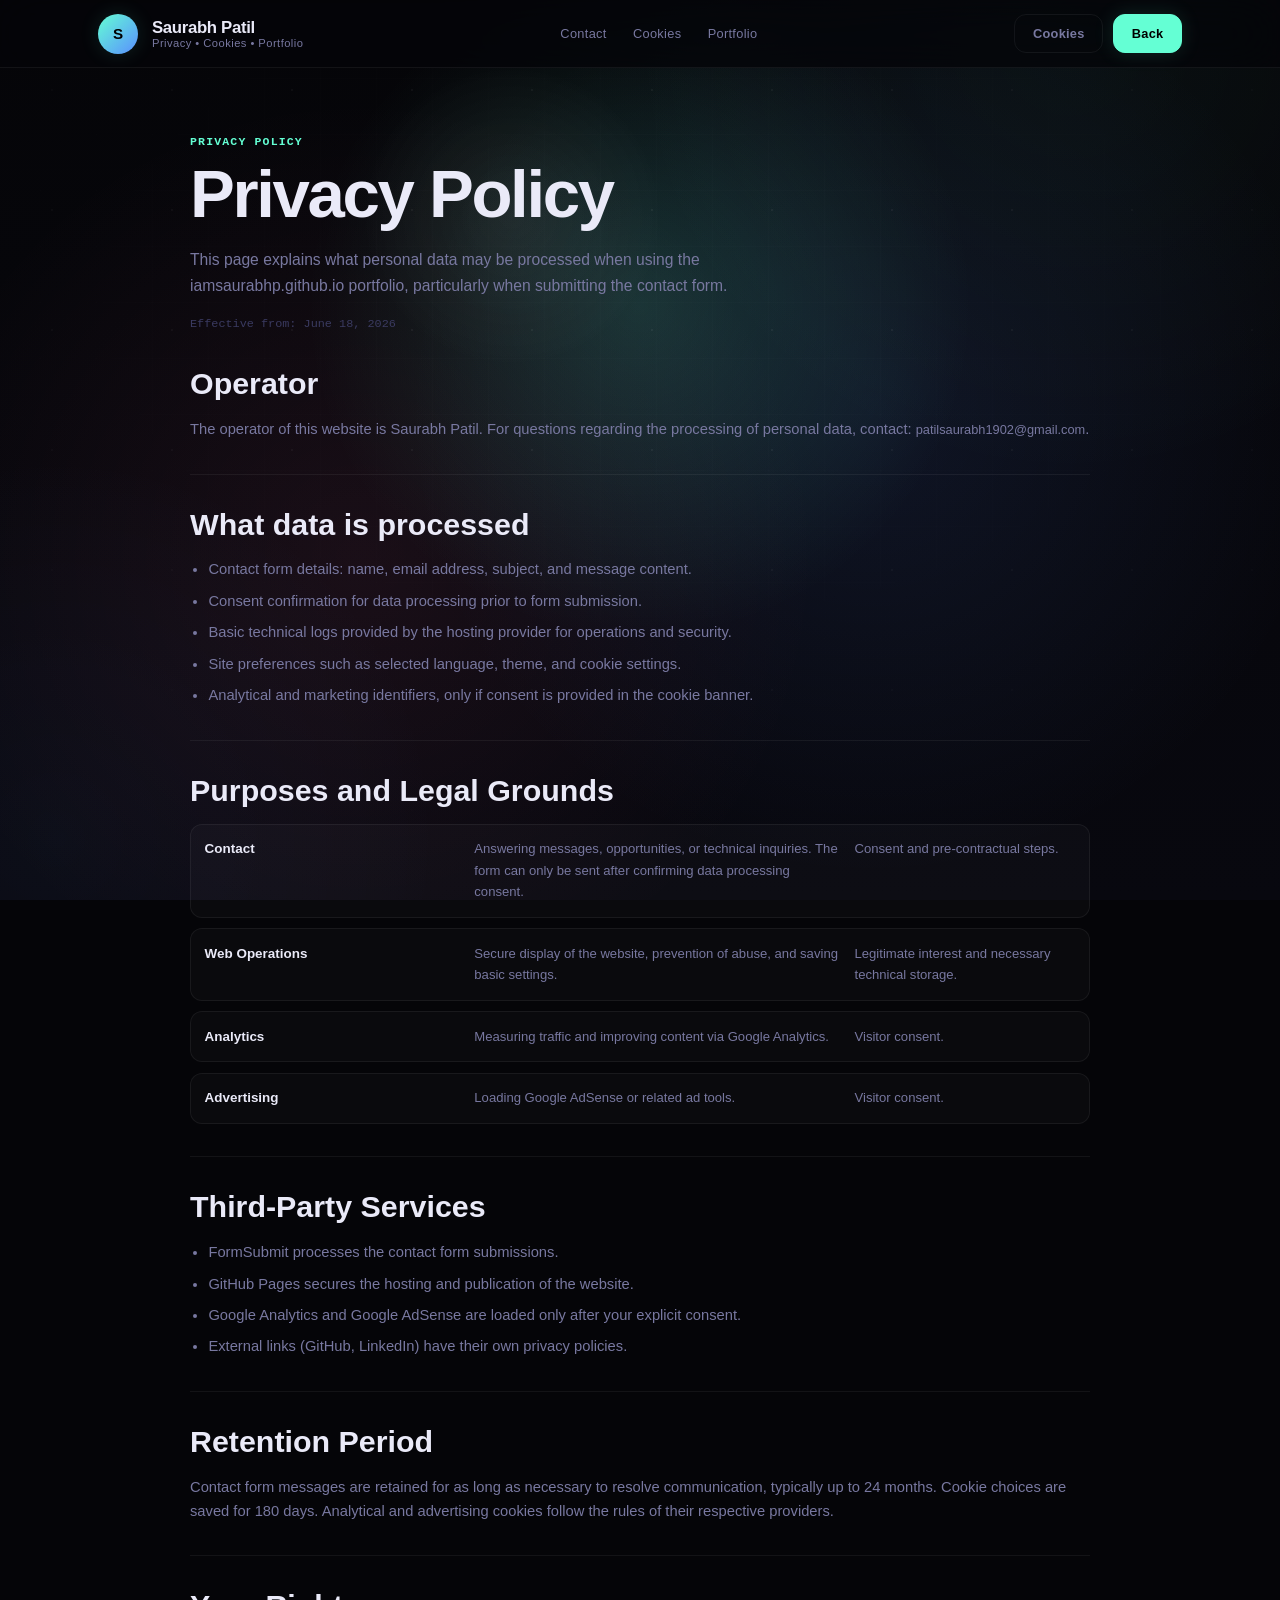
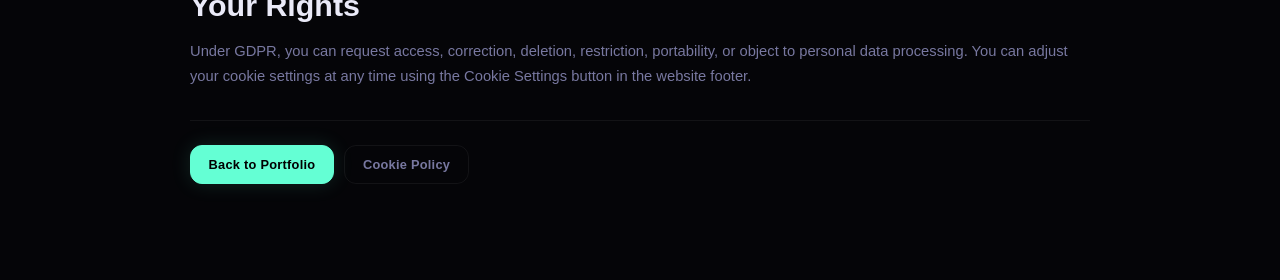
==== privacy.html @ 79320ed7 "Migrate portfolio URLs to new username" ====
<!doctype html>
<html lang="en" data-theme="dark">
<head>
  <meta charset="utf-8" />
  <meta name="viewport" content="width=device-width, initial-scale=1" />
  <title>Privacy Policy | Saurabh Patil</title>
  <meta name="description" content="Information about personal data processing on iamsaurabhp.github.io, including contact forms, analytics, and cookies." />
  <meta name="robots" content="index, follow" />
  <link rel="canonical" href="https://iamsaurabhp.github.io/privacy.html" />
  <link rel="icon" type="image/svg+xml" href="favicon.svg">
  <link rel="stylesheet" href="style.css">
</head>

<body>
  <div class="site-backdrop" aria-hidden="true"></div>
  <header class="topbar" role="banner">
    <div class="wrap topbar-inner">
      <a class="brand" href="index.html#content" aria-label="Saurabh Patil portfolio">
        <div class="avatar" aria-hidden="true">S</div>
        <div class="brand-text">
          <div class="name">Saurabh Patil</div>
          <div class="role">Privacy • Cookies • Portfolio</div>
        </div>
      </a>

      <nav class="nav" aria-label="Legal Navigation">
        <a href="index.html#contact">Contact</a>
        <a href="cookies.html">Cookies</a>
        <a href="index.html">Portfolio</a>
      </nav>

      <div class="actions">
        <a class="btn ghost" href="cookies.html">Cookies</a>
        <a class="btn" href="index.html">Back</a>
      </div>
    </div>
  </header>

  <main class="legal-main">
    <div class="wrap">
      <article class="legal-doc">
        <p class="legal-eyebrow">Privacy policy</p>
        <h1>Privacy Policy</h1>
        <p class="legal-lead">
          This page explains what personal data may be processed when using the iamsaurabhp.github.io portfolio, particularly when submitting the contact form.
        </p>
        <p class="legal-meta">Effective from: June 18, 2026</p>

        <section class="legal-section">
          <h2>Operator</h2>
          <p>
            The operator of this website is Saurabh Patil. For questions regarding the processing of personal data, contact: <a class="link" href="mailto:patilsaurabh1902@gmail.com">patilsaurabh1902@gmail.com</a>.
          </p>
        </section>

        <section class="legal-section">
          <h2>What data is processed</h2>
          <ul>
            <li>Contact form details: name, email address, subject, and message content.</li>
            <li>Consent confirmation for data processing prior to form submission.</li>
            <li>Basic technical logs provided by the hosting provider for operations and security.</li>
            <li>Site preferences such as selected language, theme, and cookie settings.</li>
            <li>Analytical and marketing identifiers, only if consent is provided in the cookie banner.</li>
          </ul>
        </section>

        <section class="legal-section">
          <h2>Purposes and Legal Grounds</h2>
          <div class="legal-table">
            <div class="legal-row">
              <strong>Contact</strong>
              <span>Answering messages, opportunities, or technical inquiries. The form can only be sent after confirming data processing consent.</span>
              <span>Consent and pre-contractual steps.</span>
            </div>
            <div class="legal-row">
              <strong>Web Operations</strong>
              <span>Secure display of the website, prevention of abuse, and saving basic settings.</span>
              <span>Legitimate interest and necessary technical storage.</span>
            </div>
            <div class="legal-row">
              <strong>Analytics</strong>
              <span>Measuring traffic and improving content via Google Analytics.</span>
              <span>Visitor consent.</span>
            </div>
            <div class="legal-row">
              <strong>Advertising</strong>
              <span>Loading Google AdSense or related ad tools.</span>
              <span>Visitor consent.</span>
            </div>
          </div>
        </section>

        <section class="legal-section">
          <h2>Third-Party Services</h2>
          <ul>
            <li>FormSubmit processes the contact form submissions.</li>
            <li>GitHub Pages secures the hosting and publication of the website.</li>
            <li>Google Analytics and Google AdSense are loaded only after your explicit consent.</li>
            <li>External links (GitHub, LinkedIn) have their own privacy policies.</li>
          </ul>
        </section>

        <section class="legal-section">
          <h2>Retention Period</h2>
          <p>
            Contact form messages are retained for as long as necessary to resolve communication, typically up to 24 months. Cookie choices are saved for 180 days. Analytical and advertising cookies follow the rules of their respective providers.
          </p>
        </section>

        <section class="legal-section">
          <h2>Your Rights</h2>
          <p>
            Under GDPR, you can request access, correction, deletion, restriction, portability, or object to personal data processing. You can adjust your cookie settings at any time using the Cookie Settings button in the website footer.
          </p>
        </section>

        <div class="legal-actions">
          <a class="btn" href="index.html">Back to Portfolio</a>
          <a class="btn ghost" href="cookies.html">Cookie Policy</a>
        </div>
      </article>
    </div>
  </main>
</body>
</html>
---- style.css ----
@font-face {
  font-family: 'DM Sans';
  font-style: normal;
  font-weight: 400 600;
  font-display: swap;
  src: url('assets/fonts/dm-sans-latin-ext.woff2') format('woff2');
  unicode-range: U+0100-02BA, U+02BD-02C5, U+02C7-02CC, U+02CE-02D7, U+02DD-02FF, U+0304, U+0308, U+0329, U+1D00-1DBF, U+1E00-1E9F, U+1EF2-1EFF, U+2020, U+20A0-20AB, U+20AD-20C0, U+2113, U+2C60-2C7F, U+A720-A7FF;
}

@font-face {
  font-family: 'DM Sans';
  font-style: normal;
  font-weight: 400 600;
  font-display: swap;
  src: url('assets/fonts/dm-sans-latin.woff2') format('woff2');
  unicode-range: U+0000-00FF, U+0131, U+0152-0153, U+02BB-02BC, U+02C6, U+02DA, U+02DC, U+0304, U+0308, U+0329, U+2000-206F, U+20AC, U+2122, U+2191, U+2193, U+2212, U+2215, U+FEFF, U+FFFD;
}

@font-face {
  font-family: 'Space Mono';
  font-style: normal;
  font-weight: 400;
  font-display: swap;
  src: url('assets/fonts/space-mono-400-latin-ext.woff2') format('woff2');
  unicode-range: U+0100-02BA, U+02BD-02C5, U+02C7-02CC, U+02CE-02D7, U+02DD-02FF, U+0304, U+0308, U+0329, U+1D00-1DBF, U+1E00-1E9F, U+1EF2-1EFF, U+2020, U+20A0-20AB, U+20AD-20C0, U+2113, U+2C60-2C7F, U+A720-A7FF;
}

@font-face {
  font-family: 'Space Mono';
  font-style: normal;
  font-weight: 400;
  font-display: swap;
  src: url('assets/fonts/space-mono-400-latin.woff2') format('woff2');
  unicode-range: U+0000-00FF, U+0131, U+0152-0153, U+02BB-02BC, U+02C6, U+02DA, U+02DC, U+0304, U+0308, U+0329, U+2000-206F, U+20AC, U+2122, U+2191, U+2193, U+2212, U+2215, U+FEFF, U+FFFD;
}

@font-face {
  font-family: 'Space Mono';
  font-style: normal;
  font-weight: 700;
  font-display: swap;
  src: url('assets/fonts/space-mono-700-latin-ext.woff2') format('woff2');
  unicode-range: U+0100-02BA, U+02BD-02C5, U+02C7-02CC, U+02CE-02D7, U+02DD-02FF, U+0304, U+0308, U+0329, U+1D00-1DBF, U+1E00-1E9F, U+1EF2-1EFF, U+2020, U+20A0-20AB, U+20AD-20C0, U+2113, U+2C60-2C7F, U+A720-A7FF;
}

@font-face {
  font-family: 'Space Mono';
  font-style: normal;
  font-weight: 700;
  font-display: swap;
  src: url('assets/fonts/space-mono-700-latin.woff2') format('woff2');
  unicode-range: U+0000-00FF, U+0131, U+0152-0153, U+02BB-02BC, U+02C6, U+02DA, U+02DC, U+0304, U+0308, U+0329, U+2000-206F, U+20AC, U+2122, U+2191, U+2193, U+2212, U+2215, U+FEFF, U+FFFD;
}

@font-face {
  font-family: 'Syne';
  font-style: normal;
  font-weight: 700 800;
  font-display: swap;
  src: url('assets/fonts/syne-latin-ext.woff2') format('woff2');
  unicode-range: U+0100-02BA, U+02BD-02C5, U+02C7-02CC, U+02CE-02D7, U+02DD-02FF, U+0304, U+0308, U+0329, U+1D00-1DBF, U+1E00-1E9F, U+1EF2-1EFF, U+2020, U+20A0-20AB, U+20AD-20C0, U+2113, U+2C60-2C7F, U+A720-A7FF;
}

@font-face {
  font-family: 'Syne';
  font-style: normal;
  font-weight: 700 800;
  font-display: swap;
  src: url('assets/fonts/syne-latin.woff2') format('woff2');
  unicode-range: U+0000-00FF, U+0131, U+0152-0153, U+02BB-02BC, U+02C6, U+02DA, U+02DC, U+0304, U+0308, U+0329, U+2000-206F, U+20AC, U+2122, U+2191, U+2193, U+2212, U+2215, U+FEFF, U+FFFD;
}

:root {
  --bg:          #050508;
  --bg2:         #08080f;
  --surf:        #0d0d18;
  --surf2:       #121220;
  --border:      rgba(255,255,255,0.06);
  --border-h:    rgba(100,255,210,0.22);

  --accent:      #64ffd4;
  --accent2:     #5a8fff;
  --accent3:     #ff6b9d;
  --glow:        rgba(100,255,212,0.13);
  --glow2:       rgba(90,143,255,0.10);

  --txt:         #eaeaf8;
  --txt2:        #7878a0;
  --txt3:        #3a3a60;

  --f-head: 'Syne', sans-serif;
  --f-body: 'DM Sans', sans-serif;
  --f-mono: 'Space Mono', monospace;

  --s3:  0.75rem;
  --s4:  1rem;
  --s5:  1.25rem;
  --s6:  1.5rem;
  --s8:  2rem;
  --s10: 2.5rem;
  --s12: 3rem;
  --s16: 4rem;
  --s20: 5rem;
  --s24: 6rem;

  --r-sm: 6px;
  --r-md: 12px;
  --r-lg: 18px;
  --r-xl: 26px;

  --ease: cubic-bezier(0.16, 1, 0.3, 1);

  --sh:       0 0 0 1px var(--border), 0 4px 32px rgba(0,0,0,0.55);
  --sh-hover: 0 0 0 1px var(--border-h), 0 8px 48px rgba(100,255,212,0.07), 0 24px 80px rgba(0,0,0,0.65);

  --max-w: 1180px;
  --bar-h: 68px;
  --pointer-x: 50vw;
  --pointer-y: 34vh;
  --bg-x: 0px;
  --bg-y: 0px;
  --bg-x-inverse: 0px;
  --bg-y-inverse: 0px;
  --scroll-shift: 0px;
}

[data-theme="light"], html.light, body.light {
  --bg:       #f4f4fc;
  --bg2:      #eeeef8;
  --surf:     #ffffff;
  --surf2:    #f0f0fa;
  --border:   rgba(0,0,0,0.07);
  --border-h: rgba(0,60,200,0.22);

  --accent:   #0040c8;
  --accent2:  #7000cc;
  --accent3:  #d0005a;
  --glow:     rgba(0,64,200,0.09);
  --glow2:    rgba(112,0,204,0.07);

  --txt:      #0c0c1e;
  --txt2:     #44446a;
  --txt3:     #9898bb;

  --sh:       0 0 0 1px var(--border), 0 2px 20px rgba(0,0,0,0.06);
  --sh-hover: 0 0 0 1px var(--border-h), 0 8px 40px rgba(0,64,200,0.07), 0 16px 48px rgba(0,0,0,0.06);
}

*, *::before, *::after {
  box-sizing: border-box;
  margin: 0;
  padding: 0;
}

html {
  background: var(--bg);
  scroll-behavior: smooth;
}

body {
  position: relative;
  min-height: 100vh;
  background: transparent;
  color: var(--txt);
  font-family: var(--f-body);
  font-size: 1rem;
  line-height: 1.65;
  -webkit-font-smoothing: antialiased;
  -moz-osx-font-smoothing: grayscale;
  overflow-x: hidden;
}

.site-backdrop {
  position: fixed;
  inset: 0;
  z-index: 0;
  overflow: hidden;
  pointer-events: none;
  background:
    radial-gradient(520px circle at var(--pointer-x) var(--pointer-y), rgba(100,255,212,0.16), transparent 64%),
    radial-gradient(680px circle at calc(var(--pointer-x) + 18vw) calc(var(--pointer-y) + 12vh), rgba(90,143,255,0.11), transparent 68%),
    radial-gradient(640px circle at calc(var(--pointer-x) - 22vw) calc(var(--pointer-y) + 28vh), rgba(255,107,157,0.08), transparent 72%),
    linear-gradient(180deg, var(--bg), var(--bg2));
}

.site-backdrop::before,
.site-backdrop::after {
  content: '';
  position: absolute;
  inset: -10%;
  pointer-events: none;
}

.site-backdrop::before {
  background:
    linear-gradient(rgba(255,255,255,0.035) 1px, transparent 1px),
    linear-gradient(90deg, rgba(255,255,255,0.035) 1px, transparent 1px),
    radial-gradient(circle at center, rgba(255,255,255,0.16) 1px, transparent 1.5px);
  background-size: 56px 56px, 56px 56px, 120px 120px;
  mask-image: radial-gradient(ellipse 82% 70% at 50% 36%, #000 20%, transparent 78%);
  -webkit-mask-image: radial-gradient(ellipse 82% 70% at 50% 36%, #000 20%, transparent 78%);
  opacity: .34;
  transform: translate3d(var(--bg-x), calc(var(--bg-y) + var(--scroll-shift)), 0);
  transition: transform .18s linear;
}

.site-backdrop::after {
  background:
    radial-gradient(240px circle at var(--pointer-x) var(--pointer-y), rgba(255,255,255,0.11), transparent 62%),
    radial-gradient(620px circle at 78% 12%, rgba(100,255,212,0.08), transparent 70%),
    radial-gradient(560px circle at 12% 86%, rgba(90,143,255,0.08), transparent 68%);
  mix-blend-mode: screen;
  opacity: .56;
  transform: translate3d(var(--bg-x-inverse), var(--bg-y-inverse), 0);
  transition: opacity .3s var(--ease), transform .18s linear;
}

html.bg-active .site-backdrop::after {
  opacity: .82;
}

[data-theme="light"] .site-backdrop {
  background:
    radial-gradient(520px circle at var(--pointer-x) var(--pointer-y), rgba(0,64,200,0.12), transparent 64%),
    radial-gradient(680px circle at calc(var(--pointer-x) + 18vw) calc(var(--pointer-y) + 12vh), rgba(112,0,204,0.08), transparent 68%),
    radial-gradient(640px circle at calc(var(--pointer-x) - 22vw) calc(var(--pointer-y) + 28vh), rgba(208,0,90,0.06), transparent 72%),
    linear-gradient(180deg, var(--bg), var(--bg2));
}

[data-theme="light"] .site-backdrop::before {
  background:
    linear-gradient(rgba(0,0,0,0.04) 1px, transparent 1px),
    linear-gradient(90deg, rgba(0,0,0,0.04) 1px, transparent 1px),
    radial-gradient(circle at center, rgba(0,0,0,0.12) 1px, transparent 1.5px);
}

main {
  position: relative;
  z-index: 1;
}

img {
  display: block;
  max-width: 100%;
}

a {
  color: inherit;
  text-decoration: none;
}

ul {
  list-style: none;
}

button {
  font-family: inherit;
  cursor: pointer;
  border: none;
  background: none;
}

input,
textarea,
select {
  font-family: inherit;
  color: inherit;
}

:focus-visible {
  outline: 2px solid var(--accent);
  outline-offset: 3px;
  border-radius: var(--r-sm);
}

.skip {
  position: fixed;
  top: -100%;
  left: var(--s4);
  z-index: 9999;
  background: var(--accent);
  color: #000;
  padding: .75rem 1.25rem;
  border-radius: 0 0 var(--r-md) var(--r-md);
  font-weight: 700;
  font-size: .85rem;
  transition: top .2s;
}

.skip:focus {
  top: 0;
}

@media (prefers-reduced-motion: reduce) {
  *, *::before, *::after {
    animation-duration: .01ms !important;
    transition-duration: .01ms !important;
    animation-iteration-count: 1 !important;
  }

  .reveal {
    opacity: 1 !important;
    transform: none !important;
  }

  html {
    scroll-behavior: auto;
  }
}

.reveal {
  opacity: 0;
  transform: translateY(30px);
  transition: opacity .75s var(--ease), transform .75s var(--ease);
}

.reveal.visible {
  opacity: 1;
  transform: none;
}

.rv1 { transition-delay: .08s; }
.rv2 { transition-delay: .16s; }
.rv3 { transition-delay: .24s; }
.rv4 { transition-delay: .32s; }

.wrap {
  max-width: var(--max-w);
  margin-inline: auto;
  padding-inline: clamp(1rem, 5vw, 3rem);
}

.grid {
  display: grid;
  gap: var(--s6);
}

.grid.two {
  grid-template-columns: repeat(2, 1fr);
}

.grid.three {
  grid-template-columns: repeat(3, 1fr);
}

.topbar {
  position: fixed;
  inset: 0 0 auto;
  height: var(--bar-h);
  z-index: 200;
  background: rgba(5,5,8,.75);
  backdrop-filter: blur(24px) saturate(1.5);
  -webkit-backdrop-filter: blur(24px) saturate(1.5);
  border-bottom: 1px solid var(--border);
  transition: border-color .4s, background .4s;
}

[data-theme="light"] .topbar,
html.light .topbar {
  background: rgba(244,244,252,.85);
}

.topbar.scrolled {
  border-bottom-color: rgba(100,255,212,0.1);
}

.topbar-inner {
  height: 100%;
  display: flex;
  align-items: center;
  gap: var(--s6);
}

.brand {
  display: flex;
  align-items: center;
  gap: .875rem;
  flex-shrink: 0;
  color: inherit;
}

.avatar {
  width: 40px;
  height: 40px;
  border-radius: 50%;
  background: linear-gradient(135deg, var(--accent) 0%, var(--accent2) 100%);
  display: grid;
  place-items: center;
  font-family: var(--f-head);
  font-weight: 800;
  font-size: .95rem;
  color: #000;
  flex-shrink: 0;
  box-shadow: 0 0 20px var(--glow);
  transition: box-shadow .3s;
}

.avatar:hover {
  box-shadow: 0 0 32px var(--glow), 0 0 0 2px var(--accent);
}

.brand-text .name {
  font-family: var(--f-head);
  font-weight: 700;
  font-size: 1.05rem;
  letter-spacing: -.02em;
  line-height: 1.2;
}

.brand-text .role {
  font-size: .7rem;
  color: var(--txt2);
  letter-spacing: .04em;
  line-height: 1;
}

.nav {
  display: flex;
  align-items: center;
  margin-inline: auto;
}

.nav a {
  padding: .38rem .82rem;
  font-size: .8rem;
  font-weight: 500;
  color: var(--txt2);
  letter-spacing: .025em;
  border-radius: var(--r-sm);
  transition: color .2s, background .2s;
  position: relative;
  white-space: nowrap;
}

.nav a::after {
  content: '';
  position: absolute;
  bottom: 0;
  left: 50%;
  right: 50%;
  height: 1.5px;
  border-radius: 2px;
  background: var(--accent);
  transition: left .25s var(--ease), right .25s var(--ease);
}

.nav a:hover {
  color: var(--txt);
  background: rgba(255,255,255,0.04);
}

.nav a:hover::after {
  left: .82rem;
  right: .82rem;
}

.actions {
  display: flex;
  align-items: center;
  gap: .625rem;
  flex-shrink: 0;
}

.btn {
  display: inline-flex;
  align-items: center;
  justify-content: center;
  gap: .45rem;
  padding: .5rem 1.1rem;
  border-radius: var(--r-md);
  border: 1px solid transparent;
  font-size: .8rem;
  font-weight: 600;
  letter-spacing: .02em;
  cursor: pointer;
  white-space: nowrap;
  transition: all .28s var(--ease);
  position: relative;
  overflow: hidden;
}

.btn::after {
  content: '';
  position: absolute;
  inset: 0;
  background: linear-gradient(105deg, transparent 30%, rgba(255,255,255,0.14) 50%, transparent 70%);
  transform: translateX(-130%);
  transition: transform .6s var(--ease);
}

.btn:hover::after {
  transform: translateX(130%);
}

.btn:not(.ghost) {
  background: var(--accent);
  color: #000;
  border-color: var(--accent);
  box-shadow: 0 0 20px var(--glow);
}

.btn:not(.ghost):hover {
  transform: translateY(-1px);
  box-shadow: 0 4px 32px var(--glow), 0 0 0 1px var(--accent);
}

.btn:not(.ghost):active {
  transform: none;
}

.btn.ghost {
  background: transparent;
  color: var(--txt2);
  border-color: var(--border);
}

.btn.ghost:hover {
  color: var(--txt);
  border-color: var(--border-h);
  background: rgba(100,255,212,0.04);
}

.nav-toggle {
  display: none;
  flex-direction: column;
  justify-content: center;
  gap: 5px;
  padding: .5rem;
  color: var(--txt2);
  background: none;
  border: 1px solid var(--border);
  border-radius: var(--r-sm);
  cursor: pointer;
  transition: border-color .2s, color .2s;
}

.nav-toggle span {
  display: block;
  width: 18px;
  height: 1.5px;
  background: currentColor;
  border-radius: 2px;
  transition: transform .25s, opacity .25s;
  transform-origin: center;
}

.nav-toggle[aria-expanded="true"] span:nth-child(1) {
  transform: translateY(6.5px) rotate(45deg);
}

.nav-toggle[aria-expanded="true"] span:nth-child(2) {
  opacity: 0;
  transform: scaleX(0);
}

.nav-toggle[aria-expanded="true"] span:nth-child(3) {
  transform: translateY(-6.5px) rotate(-45deg);
}

.nav-toggle:hover {
  color: var(--txt);
  border-color: var(--border-h);
}

.hero {
  position: relative;
  min-height: clamp(640px, 86dvh, 860px);
  display: flex;
  align-items: center;
  padding-top: var(--bar-h);
  overflow: hidden;
  isolation: isolate;
}

.hero::before {
  display: none;
}

.hero .bg {
  display: none;
}

.hero .bg::before,
.hero .bg::after {
  content: '';
  position: absolute;
  border-radius: 50%;
  filter: blur(80px);
}

.hero .bg::before {
  width: 700px;
  height: 500px;
  top: -10%;
  right: -5%;
  background: radial-gradient(circle, var(--glow) 0%, transparent 65%);
  animation: orbFloat 10s ease-in-out infinite alternate;
}

.hero .bg::after {
  width: 400px;
  height: 400px;
  bottom: 5%;
  left: -8%;
  background: radial-gradient(circle, var(--glow2) 0%, transparent 65%);
  animation: orbFloat 14s 2s ease-in-out infinite alternate-reverse;
}

@keyframes orbFloat {
  from {
    transform: translate(0, 0) scale(1);
  }

  to {
    transform: translate(30px, -30px) scale(1.08);
  }
}

.hero-inner {
  position: relative;
  display: grid;
  grid-template-columns: minmax(0, 1fr) minmax(440px, 500px);
  gap: var(--s12);
  align-items: center;
  padding-block: clamp(3.5rem, 7vw, var(--s16));
  width: 100%;
  transform: translateY(-20px);
}

.hero-right {
  display: flex;
  flex-direction: column;
  gap: var(--s4);
  animation: heroFadeLeft .8s .15s var(--ease) both;
  width: 100%;
  max-width: 500px;
  min-width: 0;
}

.hero-left {
  display: flex;
  flex-direction: column;
  gap: var(--s6);
}

.pill {
  display: inline-flex;
  align-items: center;
  gap: .5rem;
  padding: .38rem .9rem;
  background: rgba(100,255,212,0.05);
  border: 1px solid rgba(100,255,212,0.16);
  border-radius: 100px;
  font-size: .72rem;
  font-weight: 600;
  letter-spacing: .06em;
  color: var(--accent);
  text-transform: uppercase;
  width: fit-content;
  animation: heroFadeUp .6s var(--ease) both;
}

.dot {
  width: 6px;
  height: 6px;
  border-radius: 50%;
  background: var(--accent);
  box-shadow: 0 0 10px var(--accent);
  animation: dotPulse 2.2s ease-in-out infinite;
}

@keyframes dotPulse {
  0%, 100% {
    opacity: 1;
    transform: scale(1);
  }

  50% {
    opacity: .5;
    transform: scale(.7);
  }
}

h1 {
  font-family: var(--f-head);
  font-size: clamp(3rem, 7.5vw, 5.8rem);
  font-weight: 800;
  line-height: 1.0;
  letter-spacing: -.035em;
  animation: heroFadeUp .7s .1s var(--ease) both;
}

h1 .grad {
  background: linear-gradient(135deg, var(--txt) 10%, var(--accent) 55%, var(--accent2) 100%);
  -webkit-background-clip: text;
  -webkit-text-fill-color: transparent;
  background-clip: text;
  display: inline-block;
}

h1 small {
  display: block;
  font-size: clamp(.9rem, 1.8vw, 1.2rem);
  font-weight: 400;
  letter-spacing: .005em;
  color: var(--txt2);
  margin-top: .5rem;
  -webkit-text-fill-color: var(--txt2);
  line-height: 1.4;
}

.lead {
  font-size: clamp(.92rem, 1.4vw, 1.06rem);
  color: var(--txt2);
  max-width: 54ch;
  line-height: 1.8;
  animation: heroFadeUp .7s .2s var(--ease) both;
}

.quick {
  display: flex;
  flex-wrap: wrap;
  gap: .625rem;
  animation: heroFadeUp .7s .3s var(--ease) both;
}

.chip {
  display: inline-flex;
  align-items: center;
  padding: .52rem 1.15rem;
  border: 1px solid var(--border);
  border-radius: 100px;
  font-size: .8rem;
  font-weight: 500;
  color: var(--txt2);
  background: rgba(255,255,255,0.02);
  transition: all .28s var(--ease);
}

.chip:hover {
  color: var(--accent);
  border-color: var(--border-h);
  background: var(--glow);
  transform: translateY(-2px);
}

.chip:first-child {
  background: var(--accent);
  color: #000;
  border-color: var(--accent);
  font-weight: 700;
  box-shadow: 0 0 20px var(--glow);
}

.chip:first-child:hover {
  box-shadow: 0 6px 28px var(--glow);
  transform: translateY(-2px);
}

.links {
  display: flex;
  align-items: center;
  gap: .875rem;
  animation: heroFadeUp .7s .4s var(--ease) both;
}

.link {
  font-size: .8rem;
  font-weight: 500;
  color: var(--txt2);
  transition: color .2s;
  display: inline-flex;
  align-items: center;
  gap: .3rem;
}

.link:hover {
  color: var(--accent);
}

.link.muted,
span.link.muted {
  color: var(--txt3);
  cursor: default;
}

span.link.muted:hover {
  color: var(--txt3);
}

.sep {
  color: var(--txt3);
  font-size: .6rem;
}



@keyframes heroFadeUp {
  from {
    opacity: 0;
    transform: translateY(22px);
  }

  to {
    opacity: 1;
    transform: none;
  }
}

@keyframes heroFadeLeft {
  from {
    opacity: 0;
    transform: translateX(28px);
  }

  to {
    opacity: 1;
    transform: none;
  }
}

.card.kpis {
  display: grid;
  grid-template-columns: repeat(3, minmax(0, 1fr));
  width: 100%;
  max-width: 100%;
  gap: 0;
  padding: 0;
  background: rgba(100,255,212,0.03);
  border-color: rgba(100,255,212,0.1);
  overflow: hidden;
}

.kpi {
  min-width: 0;
  max-width: 100%;
  text-align: center;
  padding: .9rem .5rem;
  position: relative;
  overflow: hidden;
}

.kpi:not(:last-child)::after {
  content: '';
  position: absolute;
  top: 22%;
  right: 0;
  bottom: 22%;
  width: 1px;
  background: var(--border);
}

.kpi-num {
  font-family: var(--f-head);
  font-size: clamp(.95rem, 1.6vw, 1.25rem);
  font-weight: 800;
  letter-spacing: -.02em;
  color: var(--accent);
  line-height: 1.05;
  text-shadow: 0 0 22px var(--glow);

  white-space: nowrap;
  overflow: hidden;
  text-overflow: ellipsis;
}

.kpi-label {
  font-size: .58rem;
  color: var(--txt2);
  margin-top: .35rem;
  line-height: 1.25;
  letter-spacing: .015em;

  white-space: normal;
  overflow-wrap: break-word;
}

.mini {
  padding: var(--s5) var(--s6);
}

.mini h3 {
  font-size: .68rem;
  text-transform: uppercase;
  letter-spacing: .1em;
  color: var(--txt3);
  margin-bottom: var(--s4);
}

.card {
  background: var(--surf);
  border: 1px solid var(--border);
  border-radius: var(--r-lg);
  padding: var(--s6);
  box-shadow: var(--sh);
  transition: box-shadow .35s var(--ease), border-color .35s var(--ease), transform .35s var(--ease);
}

.card:hover {
  box-shadow: var(--sh-hover);
  border-color: var(--border-h);
  transform: translateY(-3px);
}

.section {
  padding-block: clamp(4rem, 8vw, 6.5rem);
  position: relative;
}

.section:nth-child(even) {
  background: transparent;
}

[data-theme="light"] .section:nth-child(even) {
  background: transparent;
}

.section::before {
  content: '';
  position: absolute;
  top: 0;
  left: 50%;
  transform: translateX(-50%);
  width: 100vw;
  height: 1px;
  background: linear-gradient(90deg, transparent, var(--border) 30%, var(--border) 70%, transparent);
}

.section-head {
  margin-bottom: var(--s12);
}

.section-head h2 {
  font-family: var(--f-head);
  font-size: clamp(2rem, 5vw, 3rem);
  font-weight: 800;
  letter-spacing: -.03em;
  line-height: 1.05;
  position: relative;
  display: inline-block;
}

.section-head h2::after {
  content: '';
  position: absolute;
  left: 0;
  bottom: -5px;
  width: 100%;
  height: 2.5px;
  border-radius: 2px;
  background: linear-gradient(90deg, var(--accent), var(--accent2), transparent 90%);
}

.section-head p {
  margin-top: .875rem;
  color: var(--txt2);
  max-width: 60ch;
  font-size: .95rem;
}

.section-head.row {
  display: flex;
  align-items: flex-start;
  justify-content: space-between;
  gap: var(--s8);
  flex-wrap: wrap;
}

.muted {
  color: var(--txt2);
  font-size: .875rem;
}

.tiny {
  font-size: .75rem;
}

.card h3,
.card .mini-title {
  font-family: var(--f-head);
  font-size: 1rem;
  font-weight: 700;
  letter-spacing: -.01em;
  margin-bottom: var(--s4);
}

.bullets {
  padding: 0;
}

.bullets li {
  display: flex;
  align-items: flex-start;
  gap: .55rem;
  padding: .4rem 0;
  font-size: .9rem;
  color: var(--txt2);
  border-bottom: 1px solid var(--border);
}

.bullets li:last-child {
  border-bottom: none;
}

.bullets li::before {
  content: '›';
  color: var(--accent);
  font-size: 1rem;
  line-height: 1.5;
  flex-shrink: 0;
  font-weight: 700;
}

.tags {
  display: flex;
  flex-wrap: wrap;
  gap: .45rem;
  margin-bottom: .875rem;
}

.tag {
  display: inline-flex;
  align-items: center;
  padding: .28rem .7rem;
  border: 1px solid var(--border);
  border-radius: 100px;
  font-size: .73rem;
  font-weight: 500;
  color: var(--txt2);
  letter-spacing: .02em;
  background: rgba(255,255,255,0.015);
  transition: all .2s var(--ease);
  cursor: default;
}

.tag:hover,
.tag.highlight {
  background: rgba(100,255,212,0.07);
  border-color: rgba(100,255,212,0.28);
  color: var(--accent);
  transform: translateY(-1px);
}

.tag.dim {
  opacity: .2;
  pointer-events: none;
}

.skill-controls {
  flex: 1;
  max-width: 380px;
}

.input {
  width: 100%;
  padding: .65rem 1rem;
  background: var(--surf2);
  border: 1px solid var(--border);
  border-radius: var(--r-md);
  color: var(--txt);
  font-size: .875rem;
  outline: none;
  transition: border-color .22s, box-shadow .22s;
}

.input:focus {
  border-color: var(--accent);
  box-shadow: 0 0 0 3px var(--glow);
}

.input::placeholder {
  color: var(--txt3);
}

.card.skill {
  position: relative;
  overflow: hidden;
}

.card.skill::before {
  content: '';
  position: absolute;
  top: 0;
  left: 0;
  right: 0;
  height: 2px;
  background: linear-gradient(90deg, var(--accent), var(--accent2));
  opacity: 0;
  transition: opacity .3s var(--ease);
}

.card.skill:hover::before {
  opacity: 1;
}

.card.project {
  display: flex;
  flex-direction: column;
  gap: var(--s4);
  position: relative;
  overflow: hidden;
}

.card.project::before {
  content: '';
  position: absolute;
  top: 0;
  left: 0;
  right: 0;
  height: 2px;
  opacity: 0;
  transition: opacity .3s var(--ease);
}

.card.project:hover::before {
  opacity: 1;
}

#projects .card.project:nth-child(1)::before {
  background: linear-gradient(90deg, var(--accent), #00d4aa);
}

#projects .card.project:nth-child(2)::before {
  background: linear-gradient(90deg, var(--accent), #00d4aa);
}

#projects .card.project:nth-child(3)::before {
  background: linear-gradient(90deg, var(--accent2), #5a8fff);
}

#projects .card.project:nth-child(4)::before {
  background: linear-gradient(90deg, var(--accent2), #5a8fff);
}

#projects .card.project:nth-child(5)::before {
  background: linear-gradient(90deg, var(--accent2), #5a8fff);
}

#projects .card.project:nth-child(6)::before {
  background: linear-gradient(90deg, var(--accent3));
}

#projects .card.project:nth-child(7)::before {
  background: linear-gradient(90deg, #c084fc, #9d4edd);
}

#projects .card.project:nth-child(8)::before {
  background: linear-gradient(90deg, var(--accent3));
}

#projects .card.project:nth-child(9)::before {
  background: linear-gradient(90deg, #facc15, #fbbf24);
}

#certifications .card.project::before {
  background: linear-gradient(90deg, #facc15, #fbbf24);
}

.project-top {
  display: flex;
  align-items: flex-start;
  justify-content: space-between;
  gap: var(--s4);
}

.project-top h3 {
  font-size: .95rem;
  margin: 0;
}

.badge {
  flex-shrink: 0;
  padding: .22rem .62rem;
  border-radius: 100px;
  font-size: .65rem;
  font-weight: 700;
  letter-spacing: .08em;
  text-transform: uppercase;
}

.badge.web {
  background: rgba(100,255,212,0.08);
  border: 1px solid rgba(100,255,212,0.2);
  color: var(--accent);
}

.badge.app {
  background: rgba(90,143,255,0.08);
  border: 1px solid rgba(90,143,255,0.2);
  color: var(--accent2);
}

.badge.aiml {
  background: rgba(255,107,157,0.08);
  border: 1px solid rgba(255,107,157,0.2);
  color: var(--accent3);
}

.badge.system {
  background: rgba(147,51,234,0.10);
  border: 1px solid rgba(147,51,234,0.26);
  color: #c084fc;
}

.badge.academic {
  background: rgba(250,204,21,0.09);
  border: 1px solid rgba(250,204,21,0.25);
  color: #facc15;
}

.badge.freelance {
  background: rgba(16,185,129,0.09);
  border: 1px solid rgba(16,185,129,0.25);
  color: #10b981;
}

.badge.mobile {
  background: rgba(245,158,11,0.09);
  border: 1px solid rgba(245,158,11,0.25);
  color: #f59e0b;
}

.card.project > p {
  font-size: .875rem;
  color: var(--txt2);
  line-height: 1.65;
}

.mini-list {
  display: flex;
  flex-direction: column;
  gap: .3rem;
}

.mini-list li {
  font-size: .77rem;
  color: var(--txt3);
  padding-left: .875rem;
  position: relative;
}

.mini-list li::before {
  content: '▸';
  position: absolute;
  left: 0;
  top: .05rem;
  color: var(--accent);
  font-size: .6rem;
}

.project-links {
  margin-top: auto;
  padding-top: var(--s4);
  border-top: 1px solid var(--border);
  display: flex;
  flex-wrap: wrap;
  gap: .5rem;
}

.project-links .link {
  font-family: var(--f-mono);
  font-size: .7rem;
  color: var(--txt3);
  word-break: break-all;
}

.project-links .link:hover {
  color: var(--accent);
}

.timeline {
  padding-left: var(--s8);
  border-left: 1px solid var(--border);
  display: flex;
  flex-direction: column;
  gap: var(--s5);
}

.t-item {
  position: relative;
  margin-left: 0;
  display: grid;
  grid-template-columns: 110px 1fr;
  gap: var(--s6);
  padding: var(--s6);
  border-radius: var(--r-lg);
}

.t-item::before {
  display: none;
}

.t-item.current::before {
  content: '';
  display: block;
  position: absolute;
  left: calc(var(--s8) * -1 + -.375rem);
  top: calc(var(--s6) + .5rem);
  width: 10px;
  height: 10px;
  border-radius: 50%;
  background: var(--accent);
  border: 2px solid var(--bg);
  box-shadow: 0 0 14px var(--glow);
}

.t-when {
  font-family: var(--f-mono);
  font-size: .68rem;
  color: var(--accent);
  letter-spacing: .04em;
  line-height: 1.4;
  padding-top: .15rem;
}

.t-what h3 {
  font-size: .95rem;
}

.t-what .muted {
  margin-top: .3rem;
  font-size: .82rem;
}

.contact {
  display: flex;
  flex-direction: column;
  gap: .625rem;
}

.c-row {
  display: flex;
  align-items: center;
  gap: var(--s4);
  padding: .75rem var(--s4);
  border-radius: var(--r-md);
  border: 1px solid var(--border);
  background: var(--surf2);
  transition: border-color .22s, background .22s;
}

.c-row:hover {
  border-color: var(--border-h);
  background: rgba(100,255,212,0.03);
}

.c-key {
  font-size: .68rem;
  font-weight: 700;
  text-transform: uppercase;
  letter-spacing: .1em;
  color: var(--txt3);
  width: 68px;
  flex-shrink: 0;
}

.c-val {
  font-size: .875rem;
  color: var(--accent);
  font-weight: 500;
}

.c-val:hover {
  opacity: .8;
}

.form {
  display: flex;
  flex-direction: column;
  gap: var(--s4);
}

.lbl {
  display: flex;
  flex-direction: column;
  gap: .38rem;
  font-size: .72rem;
  font-weight: 700;
  text-transform: uppercase;
  letter-spacing: .08em;
  color: var(--txt2);
}

textarea.input {
  resize: vertical;
  min-height: 110px;
}

.consent-check {
  display: grid;
  grid-template-columns: auto minmax(0, 1fr);
  gap: .7rem;
  align-items: flex-start;
  padding: .8rem;
  border: 1px solid var(--border);
  border-radius: var(--r-md);
  background: rgba(255,255,255,0.025);
  color: var(--txt2);
  font-size: .78rem;
  line-height: 1.5;
}

[data-theme="light"] .consent-check {
  background: rgba(0,0,0,0.025);
}

.consent-check input {
  width: 1rem;
  height: 1rem;
  margin-top: .18rem;
  accent-color: var(--accent);
}

.consent-check .link {
  display: inline;
  font-size: inherit;
  color: var(--accent);
}

#sendBtn {
  align-self: flex-start;
}

.form-status {
  min-height: 1.2em;
  transition: color .3s;
}

.footer {
  padding-top: var(--s10);
  margin-top: var(--s10);
  border-top: 1px solid var(--border);
  text-align: center;
}

.footer-links {
  display: flex;
  align-items: center;
  justify-content: center;
  flex-wrap: wrap;
  gap: .5rem 1rem;
  margin-bottom: .85rem;
}

.footer-links a,
.footer-links button {
  font-family: var(--f-mono);
  font-size: .68rem;
  color: var(--txt3);
  letter-spacing: .04em;
  transition: color .2s;
}

.footer-links button {
  padding: 0;
}

.footer-links a:hover,
.footer-links button:hover {
  color: var(--accent);
}

.footer span {
  font-family: var(--f-mono);
  font-size: .7rem;
  color: var(--txt2);
  letter-spacing: .06em;
}

.cookie-banner {
  position: fixed;
  z-index: 1000;
  left: clamp(1rem, 4vw, 2rem);
  right: clamp(1rem, 4vw, 2rem);
  bottom: clamp(1rem, 4vw, 2rem);
  max-width: 920px;
  margin-inline: auto;
  display: grid;
  grid-template-columns: minmax(0, 1fr) auto;
  gap: var(--s5);
  align-items: end;
  padding: var(--s5);
  border: 1px solid var(--border-h);
  border-radius: var(--r-lg);
  background: rgba(13, 13, 24, .94);
  color: var(--txt);
  box-shadow: 0 22px 80px rgba(0, 0, 0, .48), 0 0 0 1px rgba(100,255,212,.05);
  backdrop-filter: blur(24px) saturate(1.35);
  -webkit-backdrop-filter: blur(24px) saturate(1.35);
}

[data-theme="light"] .cookie-banner {
  background: rgba(255, 255, 255, .94);
  box-shadow: 0 18px 64px rgba(0, 0, 0, .12), 0 0 0 1px rgba(0,64,200,.05);
}

.cookie-banner[hidden],
.cookie-options[hidden],
#cookieSaveBtn[hidden] {
  display: none !important;
}

.cookie-copy h2 {
  font-family: var(--f-head);
  font-size: 1rem;
  line-height: 1.2;
  margin-bottom: .4rem;
}

.cookie-copy p {
  max-width: 66ch;
  color: var(--txt2);
  font-size: .84rem;
  line-height: 1.55;
}

.cookie-options {
  grid-column: 1 / -1;
  display: grid;
  gap: .65rem;
}

.cookie-option {
  display: grid;
  grid-template-columns: auto minmax(0, 1fr);
  gap: .75rem;
  align-items: flex-start;
  padding: .75rem;
  border: 1px solid var(--border);
  border-radius: var(--r-md);
  background: rgba(255,255,255,.025);
}

[data-theme="light"] .cookie-option {
  background: rgba(0,0,0,.025);
}

.cookie-option input {
  width: 1rem;
  height: 1rem;
  margin-top: .2rem;
  accent-color: var(--accent);
}

.cookie-option strong,
.cookie-option small {
  display: block;
}

.cookie-option strong {
  font-size: .78rem;
  line-height: 1.3;
}

.cookie-option small {
  margin-top: .15rem;
  color: var(--txt2);
  font-size: .74rem;
  line-height: 1.45;
}

.cookie-option.locked {
  opacity: .78;
}

.cookie-actions {
  display: flex;
  flex-wrap: wrap;
  justify-content: flex-end;
  gap: .55rem;
}

.cookie-actions .btn {
  min-height: 38px;
}

.legal-main {
  position: relative;
  z-index: 1;
  padding-top: calc(var(--bar-h) + clamp(2rem, 6vw, 4rem));
  padding-bottom: clamp(4rem, 8vw, 6rem);
}

.legal-doc {
  max-width: 900px;
  margin-inline: auto;
}

.legal-eyebrow {
  font-family: var(--f-mono);
  font-size: .72rem;
  font-weight: 700;
  letter-spacing: .1em;
  text-transform: uppercase;
  color: var(--accent);
}

.legal-doc h1 {
  margin-top: .55rem;
  font-size: clamp(2.2rem, 6vw, 4.2rem);
}

.legal-lead {
  max-width: 70ch;
  margin-top: var(--s5);
  color: var(--txt2);
  font-size: .98rem;
}

.legal-meta {
  margin-top: var(--s4);
  color: var(--txt3);
  font-family: var(--f-mono);
  font-size: .74rem;
}

.legal-section {
  padding-block: var(--s8);
  border-bottom: 1px solid var(--border);
}

.legal-section h2 {
  font-family: var(--f-head);
  font-size: clamp(1.35rem, 3vw, 1.9rem);
  line-height: 1.15;
  margin-bottom: var(--s4);
}

.legal-section h3 {
  font-family: var(--f-head);
  font-size: 1rem;
  margin: var(--s5) 0 .5rem;
}

.legal-section p,
.legal-section li {
  color: var(--txt2);
  font-size: .92rem;
}

.legal-section p + p {
  margin-top: .75rem;
}

.legal-section ul {
  list-style: disc;
  padding-left: 1.15rem;
}

.legal-section li + li {
  margin-top: .45rem;
}

.legal-table {
  display: grid;
  gap: .65rem;
  margin-top: var(--s4);
}

.legal-row {
  display: grid;
  grid-template-columns: minmax(120px, .7fr) minmax(0, 1fr) minmax(120px, .6fr);
  gap: .75rem;
  padding: .85rem;
  border: 1px solid var(--border);
  border-radius: var(--r-md);
  background: rgba(255,255,255,.025);
}

[data-theme="light"] .legal-row {
  background: rgba(0,0,0,.025);
}

.legal-row strong {
  color: var(--txt);
  font-size: .84rem;
}

.legal-row span {
  color: var(--txt2);
  font-size: .82rem;
}

.legal-actions {
  display: flex;
  flex-wrap: wrap;
  gap: .65rem;
  margin-top: var(--s6);
}

.tech-stack {
  padding: clamp(1.5rem, 4vw, 3rem) 0 clamp(3rem, 6vw, 5rem);
  margin-top: -1px;
  background: transparent;
  position: relative;
  z-index: 5;
}

.tech-stack::before {
  content: '';
  position: absolute;
  inset: 0 0 auto;
  height: 1px;
  background: linear-gradient(90deg, transparent, var(--border), transparent);
  pointer-events: none;
}

.stack-panel {
  position: relative;
  overflow: hidden;
  padding: clamp(1rem, 2.4vw, 1.5rem);
  border: 1px solid var(--border);
  border-radius: var(--r-lg);
  background:
    linear-gradient(135deg, rgba(255,255,255,0.06), rgba(255,255,255,0.018)),
    linear-gradient(90deg, rgba(100,255,212,0.045), rgba(90,143,255,0.04), rgba(255,107,157,0.035)),
    rgba(13,13,24,0.78);
  box-shadow: var(--sh);
  backdrop-filter: blur(20px) saturate(1.35);
  -webkit-backdrop-filter: blur(20px) saturate(1.35);
  transform: translateY(-60px);
}

.stack-panel::before {
  content: '';
  position: absolute;
  inset: 0;
  z-index: 0;
  background:
    linear-gradient(rgba(255,255,255,0.03) 1px, transparent 1px),
    linear-gradient(90deg, rgba(255,255,255,0.03) 1px, transparent 1px);
  background-size: 42px 42px;
  mask-image: linear-gradient(90deg, transparent, #000 18%, #000 82%, transparent);
  -webkit-mask-image: linear-gradient(90deg, transparent, #000 18%, #000 82%, transparent);
  opacity: .28;
  pointer-events: none;
}

.stack-panel::after {
  content: '';
  position: absolute;
  inset: -1px;
  z-index: 0;
  border-radius: inherit;
  background: linear-gradient(120deg, rgba(100,255,212,0.2), transparent 34%, rgba(255,107,157,0.16) 66%, transparent);
  opacity: .35;
  pointer-events: none;
}

.stack-copy,
.stack-icons {
  position: relative;
  z-index: 1;
}

.stack-copy {
  display: flex;
  align-items: flex-end;
  justify-content: space-between;
  gap: var(--s6);
  margin-bottom: var(--s5);
}

.stack-eyebrow {
  display: inline-flex;
  align-items: center;
  gap: .55rem;
  font-family: var(--f-mono);
  font-size: .72rem;
  font-weight: 700;
  letter-spacing: .1em;
  text-transform: uppercase;
  color: var(--accent);
}

.stack-eyebrow::before {
  content: '';
  width: .52rem;
  height: .52rem;
  border-radius: 999px;
  background: var(--accent);
  box-shadow: 0 0 16px var(--glow);
}

.stack-copy p {
  max-width: 42ch;
  color: var(--txt2);
  font-size: .88rem;
  line-height: 1.5;
  text-align: right;
}

.stack-icons {
  display: grid;
  grid-template-columns: repeat(12, minmax(0, 1fr));
  gap: .75rem;
  width: 100%;
}

.stack-icon {
  position: relative;
  min-width: 0;
  --tech-rgb: 100, 255, 212;
  height: 86px;
  display: flex;
  align-items: center;
  justify-content: center;
  flex-direction: column;
  gap: .55rem;
  isolation: isolate;
  border: 1px solid rgba(255,255,255,0.07);
  border-radius: var(--r-md);
  background:
    linear-gradient(180deg, rgba(255,255,255,0.07), rgba(255,255,255,0.025)),
    rgba(255,255,255,0.025);
  box-shadow: inset 0 1px 0 rgba(255,255,255,0.08);
  cursor: default;
  transform: translateY(0);
  transition:
    transform .28s var(--ease),
    border-color .28s var(--ease),
    background .28s var(--ease),
    box-shadow .28s var(--ease);
}

.stack-icon::before {
  content: '';
  position: absolute;
  inset: -1px;
  z-index: 0;
  border-radius: inherit;
  background:
    radial-gradient(circle at 50% 0%, rgba(var(--tech-rgb),0.34), transparent 58%),
    linear-gradient(180deg, rgba(var(--tech-rgb),0.12), transparent 62%);
  opacity: .42;
  transition: opacity .28s var(--ease);
}

.stack-icon::after {
  content: '';
  position: absolute;
  left: 16%;
  right: 16%;
  bottom: 0;
  z-index: 1;
  height: 2px;
  border-radius: 999px;
  background: linear-gradient(90deg, transparent, rgba(var(--tech-rgb),0.86), transparent);
  opacity: .55;
  transition: opacity .28s var(--ease), transform .28s var(--ease);
}

.stack-icon img {
  position: relative;
  z-index: 2;
  width: 38px;
  height: 38px;
  object-fit: contain;
  opacity: .94;
  transition:
    transform .28s var(--ease),
    opacity .28s var(--ease),
    filter .28s var(--ease);
  filter: drop-shadow(0 8px 14px rgba(0,0,0,.34));
}

.stack-label {
  position: relative;
  z-index: 2;
  max-width: 100%;
  padding-inline: .25rem;
  color: var(--txt2);
  font-family: var(--f-mono);
  font-size: .58rem;
  font-weight: 700;
  letter-spacing: .04em;
  line-height: 1.1;
  text-align: center;
  text-transform: uppercase;
  white-space: nowrap;
  overflow: hidden;
  text-overflow: ellipsis;
  transition: color .28s var(--ease);
}

.stack-icon:hover {
  transform: translateY(-6px);
  border-color: rgba(var(--tech-rgb),0.45);
  background:
    linear-gradient(180deg, rgba(var(--tech-rgb),0.16), rgba(255,255,255,0.035)),
    rgba(255,255,255,0.035);
  box-shadow:
    0 16px 36px rgba(var(--tech-rgb),0.14),
    0 18px 46px rgba(0,0,0,0.34),
    inset 0 1px 0 rgba(255,255,255,0.12);
  z-index: 2;
}

.tech-html {
  --tech-rgb: 227, 79, 38;
}

.tech-css {
  --tech-rgb: 21, 114, 182;
}

.tech-js {
  --tech-rgb: 247, 223, 30;
}

.tech-react {
  --tech-rgb: 97, 218, 251;
}

.tech-python {
  --tech-rgb: 53, 114, 165;
}

.tech-java {
  --tech-rgb: 237, 139, 0;
}

.tech-c {
  --tech-rgb: 92, 107, 192;
}

.tech-mysql {
  --tech-rgb: 0, 117, 143;
}

.tech-matlab {
  --tech-rgb: 237, 120, 36;
}

.tech-vscode {
  --tech-rgb: 0, 122, 204;
}

.tech-git {
  --tech-rgb: 240, 80, 51;
}

.tech-github {
  --tech-rgb: 181, 191, 204;
}

.stack-icon:hover::before {
  opacity: .82;
}

.stack-icon:hover::after {
  opacity: 1;
  transform: scaleX(1.12);
}

.stack-icon:hover img {
  opacity: 1;
  transform: translateY(-2px) scale(1.08);
  filter:
    drop-shadow(0 10px 20px rgba(var(--tech-rgb),0.24))
    drop-shadow(0 2px 8px rgba(0,0,0,.45));
}

.stack-icon:hover .stack-label {
  color: var(--txt);
}

[data-theme="light"] .stack-panel {
  background:
    linear-gradient(135deg, rgba(255,255,255,0.9), rgba(255,255,255,0.58)),
    linear-gradient(90deg, rgba(0,64,200,0.05), rgba(112,0,204,0.05), rgba(208,0,90,0.04));
}

[data-theme="light"] .stack-panel::before {
  background:
    linear-gradient(rgba(0,0,0,0.035) 1px, transparent 1px),
    linear-gradient(90deg, rgba(0,0,0,0.035) 1px, transparent 1px);
}

[data-theme="light"] .stack-icon {
  border-color: rgba(0,0,0,0.065);
  background:
    linear-gradient(180deg, rgba(255,255,255,0.92), rgba(255,255,255,0.62)),
    rgba(255,255,255,0.72);
  box-shadow: inset 0 1px 0 rgba(255,255,255,0.9);
}

.cert-tags {
  margin-bottom: 0;
}



#langBtn {
  min-width: 48px;
  font-family: var(--f-mono);
  text-transform: uppercase;
}

@media (max-width: 1000px) {
  .hero-inner {
    grid-template-columns: minmax(0, 1fr);
    gap: var(--s8);
  }

  .hero-right {
    max-width: none;
  }

  .grid.three {
    grid-template-columns: repeat(2, 1fr);
  }

  .stats-grid {
    grid-template-columns: 1fr;
  }

  .stack-icons {
    grid-template-columns: repeat(6, minmax(0, 1fr));
  }
}

@media (max-width: 820px) {
  .nav {
    display: none;
  }

  .nav.open {
    display: flex;
    flex-direction: column;
    align-items: stretch;
    position: fixed;
    top: var(--bar-h);
    left: 0;
    right: 0;
    background: var(--surf);
    border-bottom: 1px solid var(--border);
    padding: var(--s4);
    gap: .25rem;
    box-shadow: 0 16px 48px rgba(0,0,0,0.5);
  }

  .nav.open a {
    padding: .65rem var(--s4);
    border-radius: var(--r-md);
  }

  .nav.open a::after {
    display: none;
  }

  .nav-toggle {
    display: flex;
  }

  .stack-copy {
    align-items: flex-start;
    flex-direction: column;
    gap: .5rem;
  }

  .stack-copy p {
    max-width: 58ch;
    text-align: left;
  }

  .cookie-banner {
    grid-template-columns: 1fr;
    align-items: stretch;
  }

  .cookie-actions {
    justify-content: stretch;
  }

  .cookie-actions .btn {
    flex: 1 1 140px;
  }

  .legal-row {
    grid-template-columns: 1fr;
  }
}

@media (max-width: 600px) {
  :root {
    --bar-h: 60px;
  }

  .grid.two,
  .grid.three {
    grid-template-columns: 1fr;
  }

  .card.kpis {
    grid-template-columns: repeat(3, 1fr);
  }

  .kpi-num {
    font-size: 1.1rem;
    white-space: normal;
    overflow: visible;
    text-overflow: clip;
  }

  .kpi-label {
    font-size: .55rem;
    white-space: normal;
  }

  .t-item {
    grid-template-columns: 1fr;
    gap: .5rem;
  }

  .t-when {
    font-size: .68rem;
  }

  .section-head.row {
    flex-direction: column;
  }

  .skill-controls {
    max-width: 100%;
  }

  .hero {
    min-height: auto;
  }

  .hero-inner {
    padding-block: var(--s10) var(--s8);
    transform: translateY(-42px);
  }

  h1 small {
    font-size: .9rem;
  }

  .brand-text .role {
    display: none;
  }

  #themeBtn {
    display: none;
  }

  .avatar {
    width: 36px;
    height: 36px;
  }

  .brand-text .name {
    font-size: .95rem;
  }

  .actions {
    gap: .4rem;
  }

  .actions .btn {
    padding: .45rem .75rem;
    font-size: .72rem;
  }

  .tech-stack .wrap {
    padding-inline: 1rem;
  }

  .stack-panel {
    padding: .9rem;
  }

  .stack-copy {
    margin-bottom: .85rem;
  }

  .stack-copy p {
    font-size: .8rem;
  }

  .stack-icons {
    grid-template-columns: repeat(4, minmax(0, 1fr));
    gap: .55rem;
  }

  .stack-icon {
    height: 78px;
  }

  .stack-icon img {
    width: 34px;
    height: 34px;
  }

  .stack-icon:hover {
    transform: translateY(-4px);
  }

  .cookie-banner {
    max-height: calc(100dvh - 2rem);
    overflow: auto;
    padding: var(--s4);
  }

  .legal-main {
    padding-top: calc(var(--bar-h) + 2rem);
  }
}

@media (max-width: 420px) {
  .actions .btn.ghost {
    display: none;
  }

  .stack-icons {
    grid-template-columns: repeat(3, minmax(0, 1fr));
  }
}

@media print {
  @page {
    margin: 1.6cm 1.4cm;
    size: A4 portrait;
  }

  .topbar,
  .site-backdrop,
  .quick,
  .stack-panel,
  .cookie-banner,
  .nav-toggle,
  .actions,
  #contactForm,
  .footer-links,
  .skip {
    display: none !important;
  }

  body {
    background: #fff !important;
    color: #111 !important;
    font-size: 11pt !important;
    line-height: 1.5 !important;
    font-family: Arial, sans-serif !important;
  }

  main {
    z-index: 1 !important;
  }

  .wrap {
    max-width: 100% !important;
    padding-inline: 0 !important;
    margin: 0 !important;
  }

  .section {
    padding-block: 1.5rem !important;
    page-break-inside: avoid;
  }

  .section::before {
    display: none !important;
  }

  .section-head {
    margin-bottom: 1rem !important;
  }

  .section-head h2 {
    font-size: 16pt !important;
    color: #111 !important;
    border-bottom: 2px solid #333 !important;
    padding-bottom: 3px !important;
    display: block !important;
    width: 100% !important;
  }

  .section-head h2::after {
    display: none !important;
  }

  .section-head p {
    font-size: 10.5pt !important;
    color: #333 !important;
    margin-top: 0.4rem !important;
  }

  .hero {
    min-height: auto !important;
    padding-top: 0 !important;
    margin-bottom: 1.5rem !important;
  }

  .hero-inner {
    display: block !important;
    padding-block: 0 !important;
    transform: none !important;
  }

  h1 {
    font-size: 26pt !important;
    margin-bottom: 0.5rem !important;
  }

  h1 .grad {
    background: none !important;
    -webkit-text-fill-color: #111 !important;
    color: #111 !important;
  }

  h1 small {
    font-size: 12pt !important;
    color: #333 !important;
  }

  .lead {
    font-size: 11pt !important;
    color: #222 !important;
    max-width: 100% !important;
  }

  .hero-right {
    display: none !important;
  }

  .grid {
    display: block !important;
  }

  .card {
    background: none !important;
    border: none !important;
    padding: 0 !important;
    box-shadow: none !important;
    margin-bottom: 1.2rem !important;
    transform: none !important;
  }

  .card:hover {
    transform: none !important;
    box-shadow: none !important;
  }

  .card h3 {
    font-size: 12pt !important;
    color: #111 !important;
    margin-bottom: 0.3rem !important;
    font-weight: bold !important;
  }

  .bullets li {
    font-size: 10.5pt !important;
    color: #333 !important;
    border: none !important;
    padding: 0.15rem 0 !important;
  }

  .bullets li::before {
    color: #111 !important;
  }

  .tags {
    margin-bottom: 0.5rem !important;
  }

  .tag {
    border: 1px solid #777 !important;
    color: #111 !important;
    background: none !important;
    padding: 0.15rem 0.5rem !important;
    font-size: 9pt !important;
  }

  .badge {
    border: 1px solid #333 !important;
    color: #111 !important;
    background: none !important;
    font-size: 8pt !important;
  }

  .timeline {
    border-left: 2px solid #ddd !important;
    padding-left: 1.2rem !important;
    gap: 1.2rem !important;
  }

  .t-item {
    display: block !important;
    padding: 0 !important;
    margin-bottom: 1rem !important;
    page-break-inside: avoid;
  }

  .t-item.current::before {
    display: none !important;
  }

  .t-when {
    font-size: 10pt !important;
    font-weight: bold !important;
    color: #555 !important;
    margin-bottom: 0.2rem !important;
  }

  .t-what h3 {
    font-size: 12pt !important;
  }

  .contact {
    display: flex !important;
    flex-direction: row !important;
    flex-wrap: wrap !important;
    gap: 1.5rem !important;
  }

  .c-row {
    border: none !important;
    background: none !important;
    padding: 0 !important;
    display: inline-flex !important;
  }

  .c-key {
    width: auto !important;
    margin-right: 0.5rem !important;
    color: #555 !important;
  }

  .c-val {
    color: #111 !important;
    text-decoration: underline !important;
  }

  footer {
    border-top: 1px solid #ddd !important;
    margin-top: 2rem !important;
    padding-top: 1rem !important;
  }
}
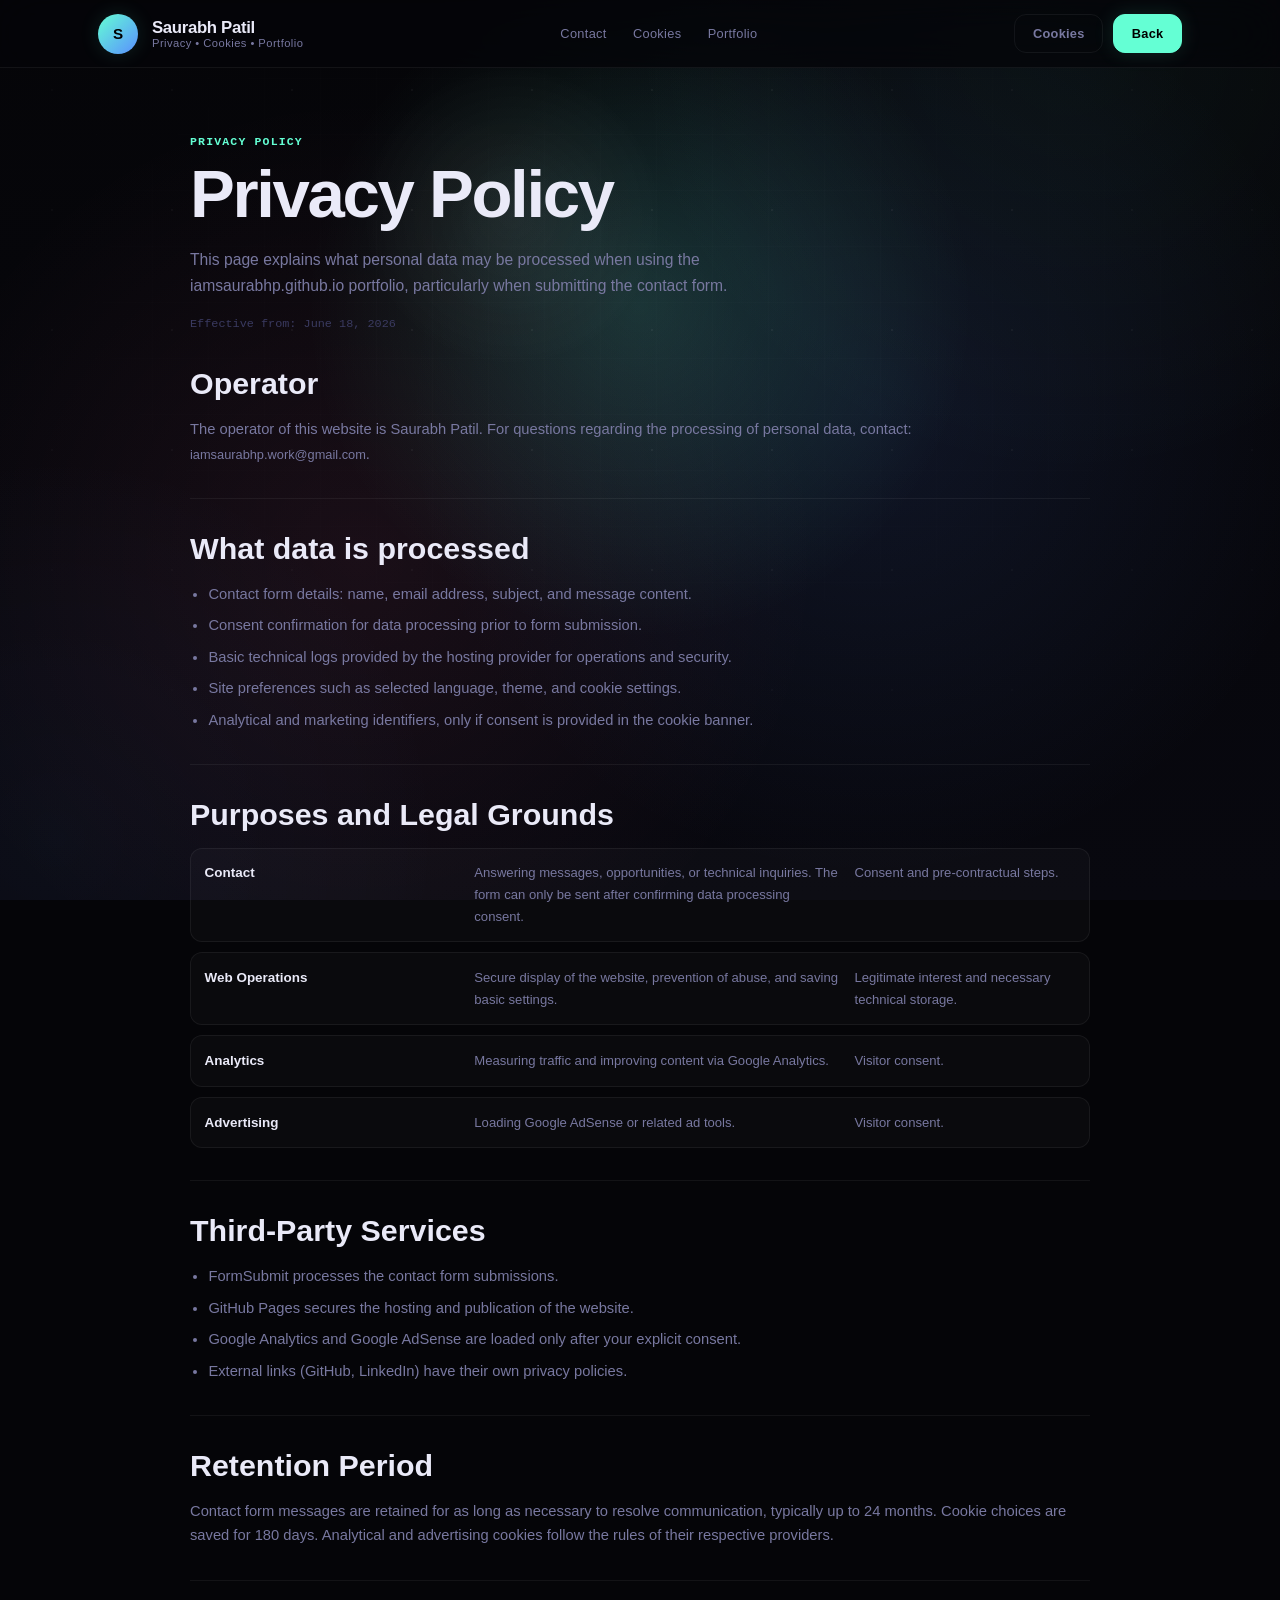
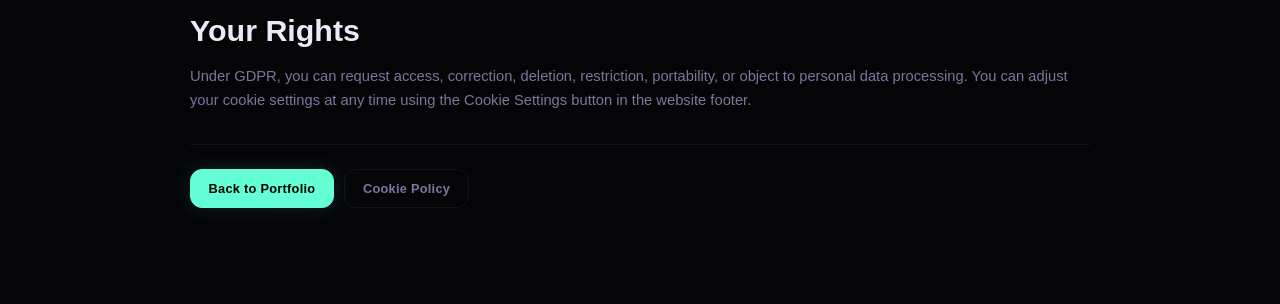
==== commit b3c2a4c8: "Use new professional contact email" ====
--- a/privacy.html
+++ b/privacy.html
@@ -49,7 +49,7 @@
         <section class="legal-section">
           <h2>Operator</h2>
           <p>
-            The operator of this website is Saurabh Patil. For questions regarding the processing of personal data, contact: <a class="link" href="mailto:patilsaurabh1902@gmail.com">patilsaurabh1902@gmail.com</a>.
+            The operator of this website is Saurabh Patil. For questions regarding the processing of personal data, contact: <a class="link" href="mailto:iamsaurabhp.work@gmail.com">iamsaurabhp.work@gmail.com</a>.
           </p>
         </section>
 
